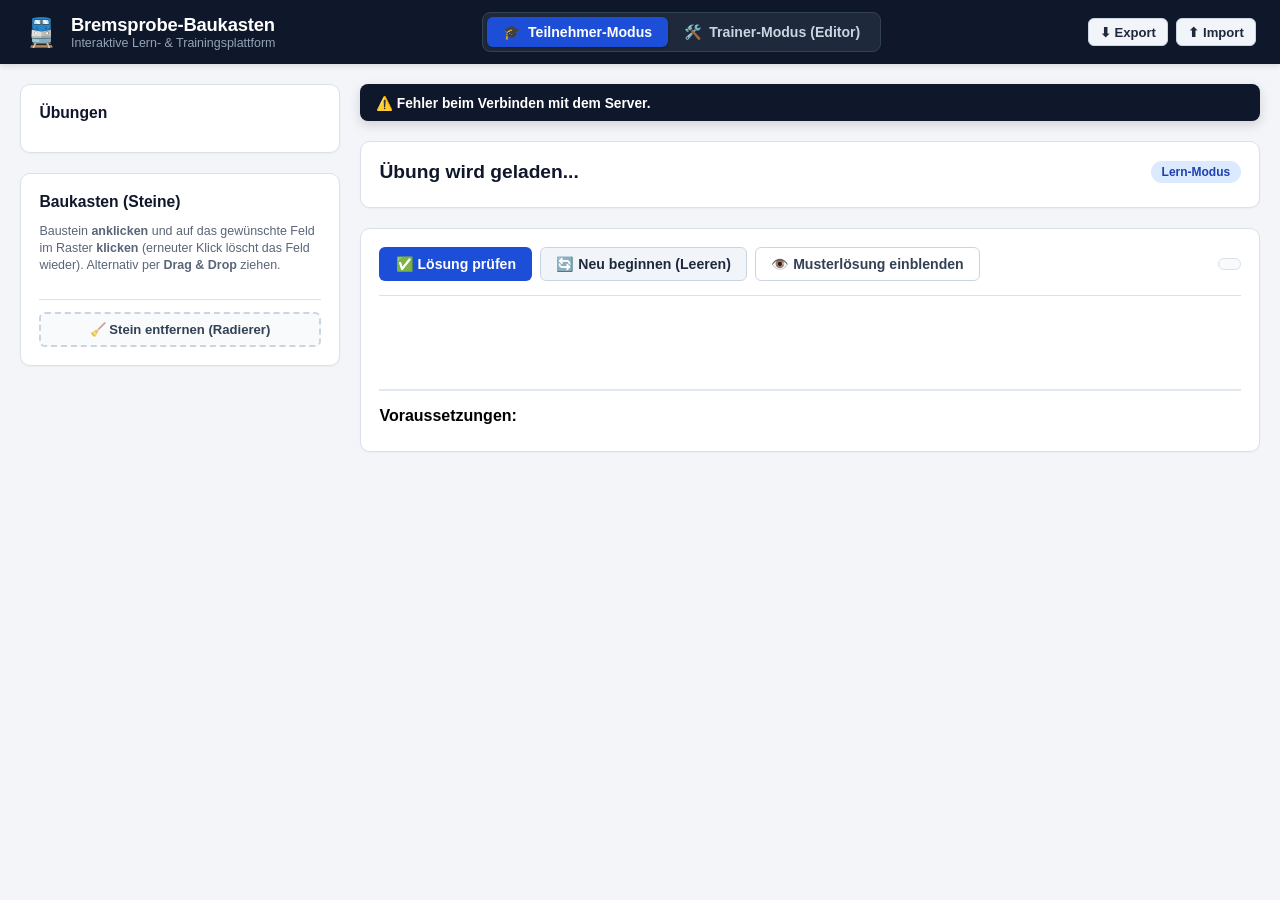
==== bremsprobe/index.html @ b7ffd38c "Add files via upload" ====
<!DOCTYPE html>
<html lang="de">
<head>
  <meta charset="UTF-8" />
  <meta name="viewport" content="width=device-width, initial-scale=1.0" />
  <title>Bremsprobe-Baukasten | Interaktive Lernplattform</title>
  <link rel="stylesheet" href="styles.css?v=4" />
</head>
<body>
  <!-- Top Header Navigation -->
  <header class="app-header">
    <div class="brand">
      <div class="brand-icon">🚆</div>
      <div>
        <h1>Bremsprobe-Baukasten</h1>
        <span class="brand-subtitle">Interaktive Lern- &amp; Trainingsplattform</span>
      </div>
    </div>

    <div class="mode-switcher" role="tablist" aria-label="Modus wechseln">
      <button id="btnModeStudent" class="mode-btn active" type="button">
        <span class="mode-icon">🎓</span>
        <span>Teilnehmer-Modus</span>
      </button>
      <button id="btnModeTrainer" class="mode-btn" type="button">
        <span class="mode-icon">🛠️</span>
        <span>Trainer-Modus (Editor)</span>
      </button>
    </div>

    <div class="header-actions">
      <button id="btnExportJson" class="btn btn-secondary btn-sm" type="button" title="Alle Übungen & Bausteine als Datei exportieren">
        ⬇ Export
      </button>
      <label class="btn btn-secondary btn-sm file-label" title="Übungen aus JSON-Datei importieren">
        ⬆ Import
        <input id="inputImportJson" type="file" accept=".json" hidden />
      </label>
    </div>
  </header>

  <!-- Main Workspace Layout -->
  <div class="app-layout">
    <!-- Left Sidebar: Exercise List & Block Palette -->
    <aside class="sidebar">
      <!-- Exercises Section -->
      <section class="panel">
        <div class="panel-header">
          <h2>Übungen</h2>
          <div id="trainerExerciseActions" class="panel-header-actions hidden">
            <button id="btnNewExercise" class="btn btn-primary btn-xs" type="button">+ Neu</button>
            <button id="btnDuplicateExercise" class="btn btn-secondary btn-xs" type="button" title="Aktuelle Übung duplizieren">Kopie</button>
          </div>
        </div>
        <div id="exerciseList" class="exercise-list"></div>
      </section>

      <!-- Building Blocks Palette -->
      <section class="panel palette-panel">
        <div class="panel-header">
          <h2>Baukasten (Steine)</h2>
          <button id="btnNewBlock" class="btn btn-secondary btn-xs hidden" type="button">+ Baustein</button>
        </div>
        <p class="palette-hint">
          Baustein <strong>anklicken</strong> und auf das gewünschte Feld im Raster <strong>klicken</strong> (erneuter Klick löscht das Feld wieder). Alternativ per <strong>Drag &amp; Drop</strong> ziehen.
        </p>

        <div id="blockPalette" class="block-palette"></div>

        <div class="palette-tools">
          <button id="btnEraserTool" class="tool-btn" type="button" title="Klicken oder über Zellen ziehen, um Steine zu entfernen (Alternativ: Rechtsklick)">
            🧹 Stein entfernen (Radierer)
          </button>
        </div>
      </section>
    </aside>

    <!-- Main Content Area -->
    <main class="main-workspace">
      <!-- Status / Toast Banner -->
      <div id="toastBanner" class="toast-banner hidden"></div>

      <!-- Exercise Header & Trainer Metadata Controls -->
      <section class="panel workspace-header-panel">
        <!-- Student View Header -->
        <div id="studentHeaderView">
          <div class="exercise-title-row">
            <h2 id="studentExerciseTitle">Übung wird geladen...</h2>
            <span id="studentModeBadge" class="badge badge-student">Lern-Modus</span>
          </div>
          <p id="studentExerciseDesc" class="exercise-description"></p>
        </div>

        <!-- Trainer View Header (Editable Title & Description) -->
        <div id="trainerHeaderView" class="hidden">
          <div class="trainer-banner">
            <div>
              <strong>🛠️ Trainer-Editor aktiv:</strong> Platzieren Sie unten im Raster die Bausteine an Ort und Stelle, um die Musterlösung für die Teilnehmer festzulegen.
            </div>
            <div class="trainer-save-group">
              <button id="btnDeleteExercise" class="btn btn-danger btn-sm" type="button">🗑️ Übung löschen</button>
              <button id="btnSaveExercise" class="btn btn-success btn-sm" type="button">💾 Übung speichern</button>
            </div>
          </div>

          <div class="form-grid">
            <div class="form-group">
              <label for="inputExerciseTitle">Titel der Übung</label>
              <input id="inputExerciseTitle" type="text" class="form-input" placeholder="z.B. Volle Bremsprobe bei Güterzügen" />
            </div>
            <div class="form-group">
              <label for="inputExerciseDesc">Aufgabenstellung / Hinweis für Teilnehmer</label>
              <input id="inputExerciseDesc" type="text" class="form-input" placeholder="Kurze Anleitung für den Teilnehmer..." />
            </div>
          </div>
        </div>
      </section>

      <!-- Interactive Diagram & Grid Area -->
      <section class="panel diagram-panel">
        <!-- Toolbar above diagram -->
        <div class="diagram-toolbar">
          <!-- Student Toolbar -->
          <div id="studentToolbar" class="toolbar-group">
            <button id="btnCheckSolution" class="btn btn-primary" type="button">
              ✅ Lösung prüfen
            </button>
            <button id="btnClearBoard" class="btn btn-secondary" type="button">
              🔄 Neu beginnen (Leeren)
            </button>
            <button id="btnShowSolution" class="btn btn-outline" type="button">
              👁️ Musterlösung einblenden
            </button>
          </div>

          <!-- Trainer Toolbar (Train & Grid Controls) -->
          <div id="trainerToolbar" class="toolbar-group hidden">
            <div class="toolbar-section">
              <span class="toolbar-label">Zugverband:</span>
              <button id="btnAddWagon" class="btn btn-secondary btn-sm" type="button">+ Wagen</button>
              <button id="btnRemoveWagon" class="btn btn-secondary btn-sm" type="button">− Wagen</button>
              <button id="btnAddTfz" class="btn btn-secondary btn-sm" type="button">+ Tfz am Ende</button>
            </div>
            <div class="toolbar-divider"></div>
            <div class="toolbar-section">
              <span class="toolbar-label">Prüfschritte (Zeilen):</span>
              <button id="btnAddRow" class="btn btn-secondary btn-sm" type="button">+ Zeile unten</button>
              <button id="btnClearTrainerGrid" class="btn btn-secondary btn-sm" type="button">🧹 Raster leeren</button>
            </div>
          </div>

          <div id="activeBrushIndicator" class="active-brush-indicator"></div>
        </div>

        <!-- Feedback Banner (shown after clicking "Lösung prüfen") -->
        <div id="checkResultBox" class="check-result-box hidden"></div>

        <!-- Trainer Hint for Vehicle & Row config -->
        <div id="trainerDiagramHint" class="trainer-diagram-hint hidden">
          💡 <strong>Tipp für Trainer:</strong> Klicken Sie oben auf ein Fahrzeug (<code>Tfz</code> oder <code>Wagen</code>), um Typ, Richtungssymbol (<code>&lt;</code>) oder eine <strong>Kuppelstelle</strong> einzustellen. Nutzen Sie links an jeder Zeile <strong>🔗</strong>, um zwei Zeilen bündig zu verbinden (z.B. <code>Z</code> direkt über <code>L</code> oder <code>B</code>), und <strong>➔ Alle Wagen</strong>, um eine ganze Wagenreihe mit dem gewählten Stein zu füllen.
        </div>

        <!-- The Railway Brake Test Diagram Canvas -->
        <div class="diagram-scroll-container">
          <div id="diagramBoard" class="diagram-board"></div>
        </div>

        <!-- Prerequisites ("Voraussetzungen:") Section -->
        <div class="prerequisites-box">
          <div class="prerequisites-header">
            <h3>Voraussetzungen:</h3>
            <button id="btnAddPrerequisite" class="btn btn-secondary btn-xs hidden" type="button">+ Punkt hinzufügen</button>
          </div>
          <ul id="studentPrerequisitesList" class="prerequisites-list"></ul>
          <div id="trainerPrerequisitesEditor" class="prerequisites-editor hidden"></div>
        </div>
      </section>
    </main>
  </div>

  <!-- Modal: Edit Vehicle (Trainer Mode) -->
  <div id="modalVehicle" class="modal-backdrop hidden">
    <div class="modal-card">
      <div class="modal-header">
        <h3 id="modalVehicleTitle">Fahrzeug / Position bearbeiten</h3>
        <button id="btnCloseVehicleModal" class="modal-close" type="button">&times;</button>
      </div>
      <div class="modal-body">
        <div class="form-group">
          <label for="selectVehicleType">Fahrzeugtyp</label>
          <select id="selectVehicleType" class="form-input">
            <option value="tfz">Triebfahrzeug (Tfz)</option>
            <option value="wagen">Wagen (Rechteck)</option>
          </select>
        </div>
        <div class="form-group">
          <label for="inputVehicleLabel">Beschriftung im Kasten (z.B. Tfz oder leer für Standard-Wagen)</label>
          <input id="inputVehicleLabel" type="text" class="form-input" placeholder="Tfz" />
        </div>
        <div class="form-group">
          <label for="selectVehicleDirection">Symbol über dem Fahrzeug (Stromabnehmer / Führerstand)</label>
          <select id="selectVehicleDirection" class="form-input">
            <option value="none">Kein Symbol</option>
            <option value="left">&lt; (nach links geöffnet wie im Original)</option>
            <option value="right">&gt; (nach rechts geöffnet)</option>
          </select>
        </div>
        <hr class="modal-hr" />
        <div class="form-group checkbox-group">
          <label>
            <input id="checkCouplingAfter" type="checkbox" />
            <strong>Kuppelstelle rechts nach diesem Fahrzeug anzeigen</strong> (gepunktete Linie + Pfeil)
          </label>
        </div>
        <div class="form-group">
          <label for="inputCouplingLabel">Beschriftung des Pfeils</label>
          <input id="inputCouplingLabel" type="text" class="form-input" value="Kuppelstelle" />
        </div>
      </div>
      <div class="modal-footer">
        <button id="btnDeleteVehicle" class="btn btn-danger btn-sm" type="button">Fahrzeug entfernen</button>
        <div class="modal-footer-right">
          <button id="btnCancelVehicleModal" class="btn btn-secondary btn-sm" type="button">Abbrechen</button>
          <button id="btnApplyVehicleModal" class="btn btn-primary btn-sm" type="button">Übernehmen</button>
        </div>
      </div>
    </div>
  </div>

  <!-- Modal: Create / Edit Building Block (Trainer Mode) -->
  <div id="modalBlock" class="modal-backdrop hidden">
    <div class="modal-card">
      <div class="modal-header">
        <h3 id="modalBlockTitle">Baustein anpassen</h3>
        <button id="btnCloseBlockModal" class="modal-close" type="button">&times;</button>
      </div>
      <div class="modal-body">
        <div class="form-grid">
          <div class="form-group">
            <label for="inputBlockLabel">Kürzel im Baustein (für 2 Zeilen z.B. <code>D-HL</code> oder <code>D-\nHL</code>)</label>
            <input id="inputBlockLabel" type="text" class="form-input" placeholder="z.B. Z, L, B, Dh, D-HL" />
          </div>
          <div class="form-group">
            <label for="inputBlockName">Bezeichnung (in der Palette)</label>
            <input id="inputBlockName" type="text" class="form-input" placeholder="z.B. Bremszustand prüfen (B)" />
          </div>
        </div>
        <div class="form-grid">
          <div class="form-group">
            <label for="inputBlockBgColor">Hintergrundfarbe</label>
            <input id="inputBlockBgColor" type="color" class="form-input color-input" value="#6aa84f" />
          </div>
          <div class="form-group">
            <label for="inputBlockTextColor">Textfarbe</label>
            <input id="inputBlockTextColor" type="color" class="form-input color-input" value="#000000" />
          </div>
        </div>
        <div class="form-group checkbox-group">
          <label>
            <input id="checkBlockTall" type="checkbox" />
            Hoher Baustein / 2-zeilig (wie <code>D-HL</code>)
          </label>
        </div>
        <div class="form-group">
          <label for="inputBlockDesc">Kurzbeschreibung / Bedeutung</label>
          <input id="inputBlockDesc" type="text" class="form-input" placeholder="Optionale Erklärung..." />
        </div>
        <div class="block-preview-container">
          <span>Vorschau:</span>
          <div id="blockModalPreview" class="diagram-block-preview"></div>
        </div>
      </div>
      <div class="modal-footer">
        <button id="btnDeleteBlock" class="btn btn-danger btn-sm" type="button">Baustein löschen</button>
        <div class="modal-footer-right">
          <button id="btnCancelBlockModal" class="btn btn-secondary btn-sm" type="button">Abbrechen</button>
          <button id="btnSaveBlockModal" class="btn btn-primary btn-sm" type="button">Speichern</button>
        </div>
      </div>
    </div>
  </div>

  <script src="app.js?v=4"></script>
</body>
</html>
---- bremsprobe/styles.css ----
:root {
  --bg-app: #f3f5f8;
  --bg-panel: #ffffff;
  --text-main: #1a202c;
  --text-muted: #5a6578;
  --border-light: #dce1e9;
  --primary: #1d4ed8;
  --primary-hover: #1e40af;
  --success: #15803d;
  --success-bg: #dcfce7;
  --danger: #b91c1c;
  --danger-bg: #fee2e2;
  --warning: #b45309;
  --warning-bg: #fef3c7;
  --cell-width: 68px;
  --cell-height: 38px;
  --cell-tall-height: 64px;
  --coupling-width: 56px;
  --train-photo-height: 52px;
}

* {
  box-sizing: border-box;
  margin: 0;
  padding: 0;
}

body {
  font-family: -apple-system, BlinkMacSystemFont, "Segoe UI", Roboto, Helvetica, Arial, sans-serif;
  background-color: var(--bg-app);
  color: var(--text-main);
  min-height: 100vh;
  display: flex;
  flex-direction: column;
}

/* Header */
.app-header {
  background: #0f172a;
  color: #ffffff;
  padding: 0.75rem 1.5rem;
  display: flex;
  align-items: center;
  justify-content: space-between;
  gap: 1rem;
  box-shadow: 0 2px 6px rgba(0, 0, 0, 0.12);
  position: sticky;
  top: 0;
  z-index: 100;
}

.brand {
  display: flex;
  align-items: center;
  gap: 0.75rem;
}

.brand-icon {
  font-size: 1.75rem;
}

.brand h1 {
  font-size: 1.15rem;
  font-weight: 700;
  letter-spacing: -0.01em;
}

.brand-subtitle {
  font-size: 0.78rem;
  color: #94a3b8;
  display: block;
}

.mode-switcher {
  display: flex;
  background: #1e293b;
  padding: 0.25rem;
  border-radius: 8px;
  border: 1px solid #334155;
}

.mode-btn {
  background: transparent;
  color: #cbd5e1;
  border: none;
  padding: 0.45rem 1rem;
  border-radius: 6px;
  font-size: 0.88rem;
  font-weight: 600;
  cursor: pointer;
  display: flex;
  align-items: center;
  gap: 0.45rem;
  transition: all 0.15s ease;
}

.mode-btn:hover {
  color: #ffffff;
}

.mode-btn.active {
  background: var(--primary);
  color: #ffffff;
  box-shadow: 0 1px 3px rgba(0, 0, 0, 0.25);
}

.header-actions {
  display: flex;
  gap: 0.5rem;
}

/* Layout */
.app-layout {
  display: grid;
  grid-template-columns: 320px 1fr;
  gap: 1.25rem;
  padding: 1.25rem;
  max-width: 1650px;
  width: 100%;
  margin: 0 auto;
  flex: 1;
  align-items: start;
}

@media (max-width: 1024px) {
  .app-layout {
    grid-template-columns: 1fr;
  }
}

.sidebar {
  display: flex;
  flex-direction: column;
  gap: 1.25rem;
  position: sticky;
  top: 4.5rem;
}

.main-workspace {
  display: flex;
  flex-direction: column;
  gap: 1.25rem;
  min-width: 0;
}

.panel {
  background: var(--bg-panel);
  border: 1px solid var(--border-light);
  border-radius: 10px;
  padding: 1.15rem;
  box-shadow: 0 1px 2px rgba(0, 0, 0, 0.04);
}

.panel-header {
  display: flex;
  align-items: center;
  justify-content: space-between;
  margin-bottom: 0.75rem;
}

.panel-header h2 {
  font-size: 0.98rem;
  font-weight: 700;
  color: #0f172a;
}

.panel-header-actions {
  display: flex;
  gap: 0.35rem;
}

/* Buttons */
.btn {
  display: inline-flex;
  align-items: center;
  justify-content: center;
  gap: 0.35rem;
  padding: 0.5rem 0.95rem;
  font-size: 0.88rem;
  font-weight: 600;
  border-radius: 6px;
  border: 1px solid transparent;
  cursor: pointer;
  transition: all 0.15s ease;
  user-select: none;
}

.btn-sm {
  padding: 0.35rem 0.7rem;
  font-size: 0.82rem;
}

.btn-xs {
  padding: 0.2rem 0.55rem;
  font-size: 0.76rem;
}

.btn-primary {
  background: var(--primary);
  color: #ffffff;
}

.btn-primary:hover {
  background: var(--primary-hover);
}

.btn-secondary {
  background: #f1f5f9;
  color: #1e293b;
  border-color: #cbd5e1;
}

.btn-secondary:hover {
  background: #e2e8f0;
}

.btn-success {
  background: var(--success);
  color: #ffffff;
}

.btn-success:hover {
  background: #166534;
}

.btn-danger {
  background: #fee2e2;
  color: var(--danger);
  border-color: #fecaca;
}

.btn-danger:hover {
  background: #fecaca;
}

.btn-outline {
  background: transparent;
  color: #334155;
  border-color: #cbd5e1;
}

.btn-outline:hover {
  background: #f8fafc;
}

/* Exercise List */
.exercise-list {
  display: flex;
  flex-direction: column;
  gap: 0.45rem;
  max-height: 240px;
  overflow-y: auto;
}

.exercise-item {
  display: flex;
  align-items: center;
  justify-content: space-between;
  padding: 0.6rem 0.75rem;
  border-radius: 7px;
  border: 1px solid var(--border-light);
  background: #f8fafc;
  cursor: pointer;
  transition: all 0.15s ease;
  text-align: left;
  width: 100%;
}

.exercise-item:hover {
  border-color: #94a3b8;
  background: #f1f5f9;
}

.exercise-item.active {
  background: #eff6ff;
  border-color: var(--primary);
  box-shadow: inset 3px 0 0 var(--primary);
}

.exercise-item-title {
  font-size: 0.86rem;
  font-weight: 600;
  color: #0f172a;
  line-height: 1.3;
}

.exercise-status-icon {
  font-size: 0.95rem;
  flex-shrink: 0;
  margin-left: 0.5rem;
}

/* Palette */
.palette-hint {
  font-size: 0.78rem;
  color: var(--text-muted);
  margin-bottom: 0.75rem;
  line-height: 1.4;
}

.block-palette {
  display: flex;
  flex-direction: column;
  gap: 0.5rem;
}

.palette-item {
  display: flex;
  align-items: center;
  gap: 0.75rem;
  padding: 0.45rem 0.6rem;
  border: 2px solid var(--border-light);
  border-radius: 7px;
  background: #ffffff;
  cursor: grab;
  transition: all 0.12s ease;
  user-select: none;
}

.palette-item:hover {
  border-color: #94a3b8;
  background: #f8fafc;
}

.palette-item.selected {
  border-color: var(--primary);
  background: #eff6ff;
  box-shadow: 0 0 0 2px rgba(29, 78, 216, 0.15);
}

.palette-block-chip {
  width: 54px;
  min-height: 34px;
  border: 1.5px solid #000000;
  display: flex;
  align-items: center;
  justify-content: center;
  font-weight: 700;
  font-size: 1rem;
  line-height: 1.05;
  text-align: center;
  white-space: pre-line;
  flex-shrink: 0;
  font-family: Arial, Helvetica, sans-serif;
}

.palette-block-chip.tall {
  min-height: 52px;
}

.palette-item-info {
  flex: 1;
  min-width: 0;
}

.palette-item-name {
  font-size: 0.82rem;
  font-weight: 600;
  color: #1e293b;
}

.palette-item-desc {
  font-size: 0.72rem;
  color: var(--text-muted);
  white-space: nowrap;
  overflow: hidden;
  text-overflow: ellipsis;
}

.palette-edit-btn {
  background: none;
  border: none;
  cursor: pointer;
  font-size: 0.85rem;
  padding: 0.2rem 0.35rem;
  border-radius: 4px;
  opacity: 0.65;
}

.palette-edit-btn:hover {
  opacity: 1;
  background: #e2e8f0;
}

.palette-tools {
  margin-top: 0.75rem;
  padding-top: 0.75rem;
  border-top: 1px solid var(--border-light);
}

.tool-btn {
  width: 100%;
  padding: 0.5rem;
  border-radius: 6px;
  border: 2px dashed #cbd5e1;
  background: #f8fafc;
  color: #334155;
  font-size: 0.82rem;
  font-weight: 600;
  cursor: pointer;
  transition: all 0.15s ease;
}

.tool-btn:hover {
  border-color: #64748b;
  background: #f1f5f9;
}

.tool-btn.selected {
  border-style: solid;
  border-color: var(--danger);
  background: var(--danger-bg);
  color: var(--danger);
}

/* Workspace Header */
.exercise-title-row {
  display: flex;
  align-items: center;
  justify-content: space-between;
  gap: 1rem;
  margin-bottom: 0.35rem;
}

.exercise-title-row h2 {
  font-size: 1.2rem;
  color: #0f172a;
}

.exercise-description {
  font-size: 0.9rem;
  color: var(--text-muted);
  line-height: 1.45;
}

.badge {
  font-size: 0.75rem;
  font-weight: 700;
  padding: 0.25rem 0.65rem;
  border-radius: 999px;
  white-space: nowrap;
}

.badge-student {
  background: #dbeafe;
  color: #1e40af;
}

.trainer-banner {
  display: flex;
  align-items: center;
  justify-content: space-between;
  gap: 1rem;
  background: #fffbeb;
  border: 1px solid #fde68a;
  color: #92400e;
  padding: 0.65rem 0.9rem;
  border-radius: 8px;
  margin-bottom: 0.9rem;
  font-size: 0.86rem;
}

.trainer-save-group {
  display: flex;
  gap: 0.5rem;
  flex-shrink: 0;
}

.form-grid {
  display: grid;
  grid-template-columns: 1fr 1fr;
  gap: 0.85rem;
}

@media (max-width: 768px) {
  .form-grid {
    grid-template-columns: 1fr;
  }
}

.form-group {
  display: flex;
  flex-direction: column;
  gap: 0.3rem;
  margin-bottom: 0.5rem;
}

.form-group label {
  font-size: 0.78rem;
  font-weight: 600;
  color: #334155;
}

.form-input {
  padding: 0.45rem 0.65rem;
  border: 1px solid #cbd5e1;
  border-radius: 6px;
  font-size: 0.88rem;
  color: #0f172a;
}

.form-input:focus {
  outline: none;
  border-color: var(--primary);
  box-shadow: 0 0 0 2px rgba(29, 78, 216, 0.15);
}

/* Diagram Toolbar */
.diagram-toolbar {
  display: flex;
  align-items: center;
  justify-content: space-between;
  flex-wrap: wrap;
  gap: 0.75rem;
  padding-bottom: 0.9rem;
  margin-bottom: 0.9rem;
  border-bottom: 1px solid var(--border-light);
}

.toolbar-group {
  display: flex;
  align-items: center;
  flex-wrap: wrap;
  gap: 0.5rem;
}

.toolbar-section {
  display: flex;
  align-items: center;
  gap: 0.4rem;
}

.toolbar-label {
  font-size: 0.8rem;
  font-weight: 700;
  color: #475569;
  margin-right: 0.2rem;
}

.toolbar-divider {
  width: 1px;
  height: 24px;
  background: var(--border-light);
  margin: 0 0.35rem;
}

.active-brush-indicator {
  font-size: 0.8rem;
  color: #475569;
  background: #f8fafc;
  padding: 0.3rem 0.65rem;
  border-radius: 6px;
  border: 1px solid var(--border-light);
  display: flex;
  align-items: center;
  gap: 0.4rem;
}

.trainer-diagram-hint {
  font-size: 0.8rem;
  background: #f0f9ff;
  border: 1px solid #bae6fd;
  color: #0369a1;
  padding: 0.55rem 0.8rem;
  border-radius: 6px;
  margin-bottom: 1rem;
  line-height: 1.4;
}

/* Check Result Feedback */
.check-result-box {
  padding: 0.85rem 1rem;
  border-radius: 8px;
  margin-bottom: 1rem;
  font-size: 0.9rem;
  display: flex;
  align-items: center;
  justify-content: space-between;
  gap: 1rem;
}

.check-result-box.perfect {
  background: var(--success-bg);
  border: 1px solid #86efac;
  color: #14532d;
}

.check-result-box.partial {
  background: var(--warning-bg);
  border: 1px solid #fde68a;
  color: #78350f;
}

/* =========================================================
   AUTHENTIC RAILWAY BRAKE TEST DIAGRAM (Baukasten-Canvas)
   ========================================================= */
.diagram-scroll-container {
  overflow-x: auto;
  padding: 1rem 0.5rem 1.5rem 0.5rem;
  background: #ffffff;
  user-select: none;
  -webkit-user-select: none;
}

.diagram-board {
  display: inline-flex;
  flex-direction: column;
  min-width: max-content;
  user-select: none;
  font-family: Arial, Helvetica, sans-serif;
}

/* Train Header Row (Tfz + Kuppelstelle + Wagons) */
.train-header-row {
  display: flex;
  align-items: flex-end;
  margin-bottom: 18px;
}

.row-control-gutter {
  width: 118px;
  flex-shrink: 0;
  padding-right: 10px;
  display: flex;
  align-items: center;
  justify-content: flex-end;
  gap: 4px;
}

.train-vehicle-wrapper {
  display: flex;
  align-items: flex-end;
}

.vehicle-column-header {
  width: var(--cell-width);
  display: flex;
  flex-direction: column;
  align-items: center;
  position: relative;
}

/* Pantograph / Direction '<' symbol on top of Tfz */
.vehicle-top-symbol {
  height: 18px;
  font-size: 15px;
  font-weight: 400;
  line-height: 1;
  color: #000000;
  display: flex;
  align-items: center;
  justify-content: center;
  margin-bottom: 1px;
}

.vehicle-box {
  width: var(--cell-width);
  height: var(--cell-height);
  border: 1.5px solid #000000;
  background: #ffffff;
  display: flex;
  align-items: center;
  justify-content: center;
  font-weight: 700;
  font-size: 0.92rem;
  color: #000000;
  position: relative;
}

/* Merge borders of adjacent wagons when there is no coupling between them */
.train-vehicle-wrapper.contiguous-left .vehicle-box {
  border-left: none;
}

.diagram-board.trainer-mode .vehicle-box {
  cursor: pointer;
  transition: background-color 0.12s;
}

.diagram-board.trainer-mode .vehicle-box:hover {
  background-color: #eff6ff;
}

.vehicle-col-index {
  font-size: 0.65rem;
  color: #94a3b8;
  font-weight: 400;
  position: absolute;
  bottom: 2px;
  right: 3px;
  pointer-events: none;
}

/* Kuppelstelle (Dotted line + Downward Arrow + Label) */
.coupling-spacer {
  width: var(--coupling-width);
  height: var(--cell-height);
  position: relative;
  display: flex;
  align-items: center;
  justify-content: center;
}

.coupling-label-arrow {
  position: absolute;
  bottom: 16px;
  left: 50%;
  transform: translateX(-18%);
  display: flex;
  flex-direction: column;
  align-items: flex-start;
  pointer-events: none;
  white-space: nowrap;
}

.coupling-text {
  font-size: 0.92rem;
  font-weight: 700;
  color: #000000;
  margin-bottom: 2px;
  margin-left: -12px;
}

.coupling-arrow-svg {
  width: 14px;
  height: 26px;
  overflow: visible;
}

.coupling-dotted-line {
  width: 100%;
  border-bottom: 3px dotted #000000;
  margin-top: 2px;
}

/* Step Rows under the Train */
.step-row {
  display: flex;
  align-items: stretch;
  margin-bottom: 14px;
  position: relative;
  transition: margin-bottom 0.15s ease;
}

/* When a row is joined with the next row (like Z directly above L or B) */
.step-row.joined-with-next {
  margin-bottom: 0px;
}

.step-row-cells {
  display: flex;
  align-items: stretch;
}

.cell-wrapper {
  display: flex;
  align-items: stretch;
}

.cell-coupling-gap {
  width: var(--coupling-width);
  flex-shrink: 0;
}

/* Live Drag-Span Selection Preview */
.grid-cell.span-preview {
  background-color: var(--span-color, #93c5fd) !important;
  opacity: 0.85;
  outline: 2px dashed #1d4ed8 !important;
  outline-offset: -2px;
  z-index: 10;
  pointer-events: auto;
}

.grid-cell.span-erase-preview {
  background-color: #fee2e2 !important;
  opacity: 0.85;
  outline: 2px dashed #dc2626 !important;
  outline-offset: -2px;
  z-index: 10;
  pointer-events: auto;
}

/* Individual Drop Cell */
.grid-cell {
  width: var(--cell-width);
  min-height: var(--cell-height);
  border: 1px dashed #cbd5e1;
  background: rgba(248, 250, 252, 0.55);
  display: flex;
  align-items: center;
  justify-content: center;
  position: relative;
  cursor: pointer;
  transition: background-color 0.08s ease, border-color 0.08s ease;
  font-size: 1.05rem;
}

.grid-cell:hover,
.grid-cell.drag-over {
  background: #dbeafe;
  border-color: var(--primary);
  z-index: 2;
}

/* Placed Block inside a Cell */
.grid-cell.has-block {
  border: 1.5px solid #000000;
  font-weight: 700;
  font-size: 1.05rem;
  line-height: 1.08;
  text-align: center;
  white-space: pre-line;
  padding: 2px;
  opacity: 1 !important;
  visibility: visible !important;
}

.grid-cell.has-block.tall-block {
  min-height: var(--cell-tall-height);
}

/* Merge adjacent placed block borders horizontally like in the original diagram */
.cell-wrapper.contiguous-block-left .grid-cell.has-block {
  border-left: none;
}

/* Merge top border when upper row is joined-with-next and both have blocks */
.step-row.joined-from-prev .grid-cell.has-block.has-block-above {
  border-top: none;
}

/* Validation States (shown after clicking "Lösung prüfen") */
.grid-cell.eval-correct {
  box-shadow: inset 0 0 0 2px #15803d;
}

.grid-cell.eval-correct::after {
  content: "✓";
  position: absolute;
  top: -7px;
  right: 1px;
  font-size: 10px;
  background: #15803d;
  color: #fff;
  width: 13px;
  height: 13px;
  border-radius: 50%;
  display: flex;
  align-items: center;
  justify-content: center;
  z-index: 5;
}

.grid-cell.eval-wrong {
  outline: 2.5px solid #dc2626;
  z-index: 4;
}

.grid-cell.eval-wrong::after {
  content: "✗";
  position: absolute;
  top: -7px;
  right: 1px;
  font-size: 10px;
  background: #dc2626;
  color: #fff;
  width: 13px;
  height: 13px;
  border-radius: 50%;
  display: flex;
  align-items: center;
  justify-content: center;
  z-index: 5;
}

.grid-cell.eval-missing {
  background: #fef3c7 !important;
  border: 2px dashed #d97706 !important;
}

.grid-cell.eval-missing::after {
  content: "?";
  font-size: 0.8rem;
  font-weight: 700;
  color: #b45309;
}

/* Row Controls on the Left Gutter */
.step-badge {
  font-size: 0.72rem;
  color: #64748b;
  font-weight: 600;
  padding: 0 4px;
}

.row-btn {
  background: #f1f5f9;
  border: 1px solid #cbd5e1;
  color: #334155;
  border-radius: 4px;
  padding: 2px 5px;
  font-size: 0.7rem;
  font-weight: 600;
  cursor: pointer;
  line-height: 1.2;
}

.row-btn:hover {
  background: #e2e8f0;
  color: #0f172a;
}

.row-btn.active-join {
  background: #dbeafe;
  border-color: var(--primary);
  color: var(--primary);
}

.row-btn-danger:hover {
  background: #fee2e2;
  border-color: #fca5a5;
  color: var(--danger);
}

/* Prerequisites ("Voraussetzungen:") Section */
.prerequisites-box {
  margin-top: 1.25rem;
  padding-top: 1rem;
  border-top: 2px solid #e2e8f0;
  font-family: Arial, Helvetica, sans-serif;
}

.prerequisites-header {
  display: flex;
  align-items: center;
  justify-content: space-between;
  margin-bottom: 0.5rem;
}

.prerequisites-header h3 {
  font-size: 1rem;
  font-weight: 700;
  color: #000000;
}

.prerequisites-list {
  list-style: none;
  padding-left: 0;
}

.prerequisites-list li {
  position: relative;
  padding-left: 1.5rem;
  margin-bottom: 0.4rem;
  font-size: 0.95rem;
  line-height: 1.45;
  color: #000000;
}

.prerequisites-list li::before {
  content: "-";
  position: absolute;
  left: 0;
  top: 0;
  font-weight: 700;
}

.prerequisites-editor {
  display: flex;
  flex-direction: column;
  gap: 0.45rem;
}

.prereq-edit-row {
  display: flex;
  gap: 0.5rem;
  align-items: center;
}

.prereq-edit-row input {
  flex: 1;
}

/* Modals */
.modal-backdrop {
  position: fixed;
  inset: 0;
  background: rgba(15, 23, 42, 0.55);
  display: flex;
  align-items: center;
  justify-content: center;
  z-index: 200;
  padding: 1rem;
}

.modal-card {
  background: #ffffff;
  border-radius: 10px;
  max-width: 500px;
  width: 100%;
  box-shadow: 0 10px 25px rgba(0, 0, 0, 0.2);
  overflow: hidden;
}

.modal-header {
  display: flex;
  align-items: center;
  justify-content: space-between;
  padding: 0.9rem 1.15rem;
  border-bottom: 1px solid var(--border-light);
}

.modal-header h3 {
  font-size: 1rem;
}

.modal-close {
  background: none;
  border: none;
  font-size: 1.4rem;
  cursor: pointer;
  color: #64748b;
}

.modal-body {
  padding: 1.15rem;
}

.modal-footer {
  padding: 0.85rem 1.15rem;
  background: #f8fafc;
  border-top: 1px solid var(--border-light);
  display: flex;
  align-items: center;
  justify-content: space-between;
}

.modal-footer-right {
  display: flex;
  gap: 0.5rem;
  margin-left: auto;
}

.modal-hr {
  border: none;
  border-top: 1px solid var(--border-light);
  margin: 0.85rem 0;
}

.checkbox-group label {
  display: flex;
  align-items: center;
  gap: 0.5rem;
  cursor: pointer;
  font-size: 0.85rem;
}

.color-input {
  height: 38px;
  padding: 2px 4px;
  cursor: pointer;
}

.block-preview-container {
  display: flex;
  align-items: center;
  gap: 1rem;
  margin-top: 0.75rem;
  padding: 0.75rem;
  background: #f8fafc;
  border-radius: 6px;
  font-size: 0.85rem;
  font-weight: 600;
}

.diagram-block-preview {
  width: var(--cell-width);
  min-height: var(--cell-height);
  border: 1.5px solid #000000;
  display: flex;
  align-items: center;
  justify-content: center;
  font-weight: 700;
  font-size: 0.92rem;
  line-height: 1.05;
  text-align: center;
  white-space: pre-line;
  font-family: Arial, Helvetica, sans-serif;
}

/* Toast */
.toast-banner {
  padding: 0.65rem 1rem;
  border-radius: 8px;
  background: #0f172a;
  color: #ffffff;
  font-size: 0.86rem;
  font-weight: 600;
  box-shadow: 0 4px 12px rgba(0, 0, 0, 0.15);
}

.hidden {
  display: none !important;
}
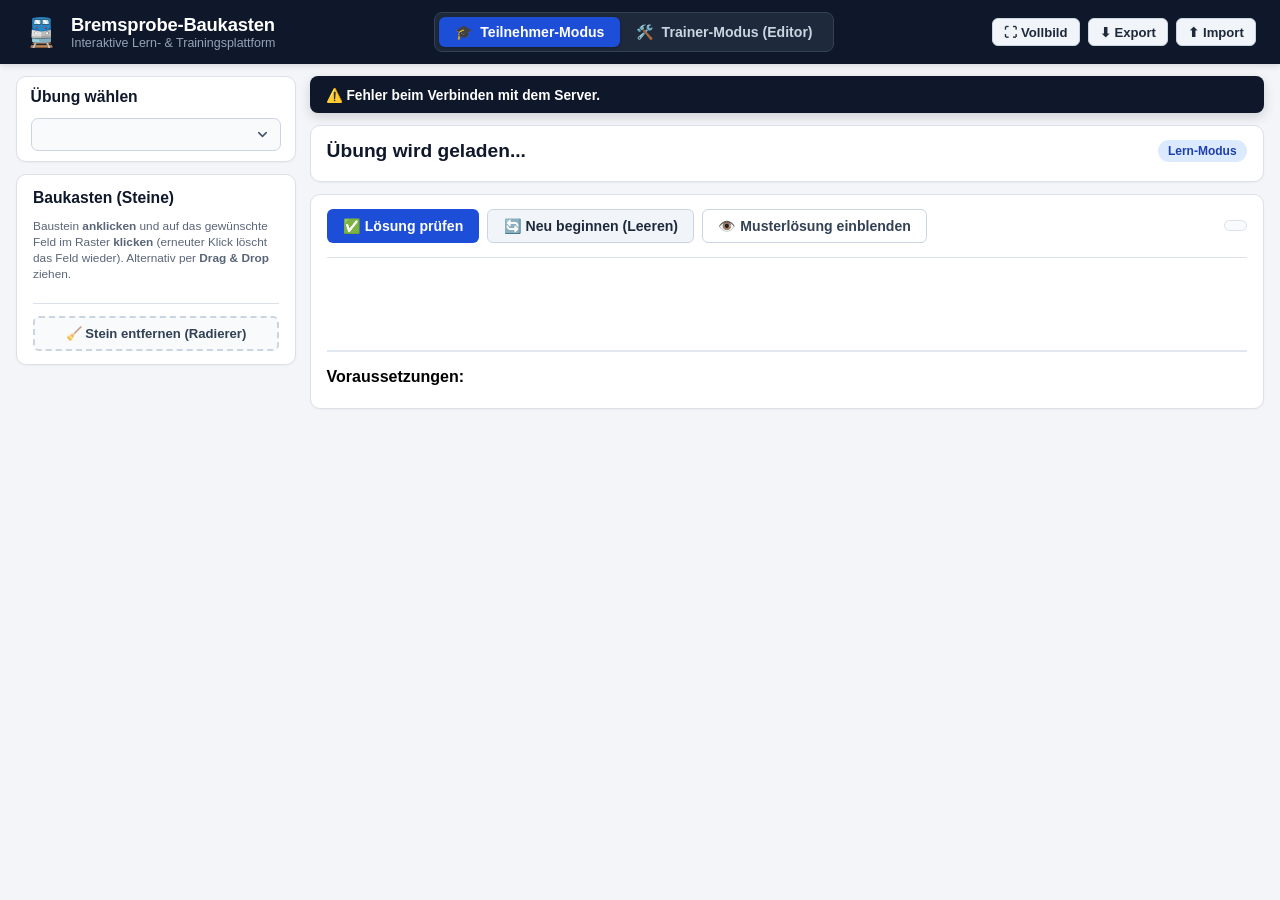
==== commit 9e4c9e7d: "Add files via upload" ====
--- a/bremsprobe/index.html
+++ b/bremsprobe/index.html
@@ -4,7 +4,7 @@
   <meta charset="UTF-8" />
   <meta name="viewport" content="width=device-width, initial-scale=1.0" />
   <title>Bremsprobe-Baukasten | Interaktive Lernplattform</title>
-  <link rel="stylesheet" href="styles.css?v=4" />
+  <link rel="stylesheet" href="styles.css?v=6" />
 </head>
 <body>
   <!-- Top Header Navigation -->
@@ -29,6 +29,9 @@
     </div>
 
     <div class="header-actions">
+      <button id="btnFsToggle" class="btn btn-secondary btn-sm" type="button" onclick="toggleLocalFs()" title="Vollbildmodus aktivieren/beenden">
+        ⛶ Vollbild
+      </button>
       <button id="btnExportJson" class="btn btn-secondary btn-sm" type="button" title="Alle Übungen & Bausteine als Datei exportieren">
         ⬇ Export
       </button>
@@ -43,16 +46,16 @@
   <div class="app-layout">
     <!-- Left Sidebar: Exercise List & Block Palette -->
     <aside class="sidebar">
-      <!-- Exercises Section -->
-      <section class="panel">
+      <!-- Exercises Section (Dropdown) -->
+      <section class="panel exercise-dropdown-panel">
         <div class="panel-header">
-          <h2>Übungen</h2>
+          <h2>Übung wählen</h2>
           <div id="trainerExerciseActions" class="panel-header-actions hidden">
             <button id="btnNewExercise" class="btn btn-primary btn-xs" type="button">+ Neu</button>
             <button id="btnDuplicateExercise" class="btn btn-secondary btn-xs" type="button" title="Aktuelle Übung duplizieren">Kopie</button>
           </div>
         </div>
-        <div id="exerciseList" class="exercise-list"></div>
+        <select id="exerciseSelect" class="exercise-select" aria-label="Übung auswählen"></select>
       </section>
 
       <!-- Building Blocks Palette -->
@@ -280,6 +283,15 @@
     </div>
   </div>
 
-  <script src="app.js?v=4"></script>
+  <script>
+    function toggleLocalFs() {
+      if (!document.fullscreenElement) {
+        document.documentElement.requestFullscreen().catch(() => {});
+      } else {
+        document.exitFullscreen().catch(() => {});
+      }
+    }
+  </script>
+  <script src="app.js?v=6"></script>
 </body>
 </html>
--- a/bremsprobe/styles.css
+++ b/bremsprobe/styles.css
@@ -112,12 +112,12 @@
 /* Layout */
 .app-layout {
   display: grid;
-  grid-template-columns: 320px 1fr;
-  gap: 1.25rem;
-  padding: 1.25rem;
-  max-width: 1650px;
+  grid-template-columns: 280px 1fr;
+  gap: 0.85rem;
+  padding: 0.75rem 1rem;
+  max-width: 100%;
   width: 100%;
-  margin: 0 auto;
+  margin: 0;
   flex: 1;
   align-items: start;
 }
@@ -131,15 +131,15 @@
 .sidebar {
   display: flex;
   flex-direction: column;
-  gap: 1.25rem;
+  gap: 0.75rem;
   position: sticky;
-  top: 4.5rem;
+  top: 3.75rem;
 }
 
 .main-workspace {
   display: flex;
   flex-direction: column;
-  gap: 1.25rem;
+  gap: 0.75rem;
   min-width: 0;
 }
 
@@ -147,7 +147,7 @@
   background: var(--bg-panel);
   border: 1px solid var(--border-light);
   border-radius: 10px;
-  padding: 1.15rem;
+  padding: 0.85rem 1rem;
   box-shadow: 0 1px 2px rgba(0, 0, 0, 0.04);
 }
 
@@ -243,72 +243,63 @@
   background: #f8fafc;
 }
 
-/* Exercise List */
-.exercise-list {
-  display: flex;
-  flex-direction: column;
-  gap: 0.45rem;
-  max-height: 240px;
-  overflow-y: auto;
-}
-
-.exercise-item {
-  display: flex;
-  align-items: center;
-  justify-content: space-between;
-  padding: 0.6rem 0.75rem;
+/* Exercise Dropdown */
+.exercise-dropdown-panel {
+  padding: 0.65rem 0.85rem;
+}
+
+.exercise-select {
+  width: 100%;
+  padding: 0.5rem 2rem 0.5rem 0.7rem;
   border-radius: 7px;
-  border: 1px solid var(--border-light);
-  background: #f8fafc;
+  border: 1.5px solid #cbd5e1;
+  background-color: #f8fafc;
+  background-image: url("data:image/svg+xml,%3Csvg xmlns='http://www.w3.org/2000/svg' width='16' height='16' viewBox='0 0 24 24' fill='none' stroke='%23475569' stroke-width='2.5' stroke-linecap='round' stroke-linejoin='round'%3E%3Cpolyline points='6 9 12 15 18 9'%3E%3C/polyline%3E%3C/svg%3E");
+  background-repeat: no-repeat;
+  background-position: right 0.65rem center;
+  background-size: 15px;
+  appearance: none;
+  -webkit-appearance: none;
+  font-family: var(--font-sans);
+  font-size: 0.85rem;
+  font-weight: 600;
+  color: #0f172a;
   cursor: pointer;
   transition: all 0.15s ease;
-  text-align: left;
-  width: 100%;
-}
-
-.exercise-item:hover {
+  text-overflow: ellipsis;
+}
+
+.exercise-select:hover {
   border-color: #94a3b8;
-  background: #f1f5f9;
-}
-
-.exercise-item.active {
-  background: #eff6ff;
+  background-color: #f1f5f9;
+}
+
+.exercise-select:focus {
+  outline: none;
   border-color: var(--primary);
-  box-shadow: inset 3px 0 0 var(--primary);
-}
-
-.exercise-item-title {
-  font-size: 0.86rem;
-  font-weight: 600;
-  color: #0f172a;
-  line-height: 1.3;
-}
-
-.exercise-status-icon {
-  font-size: 0.95rem;
-  flex-shrink: 0;
-  margin-left: 0.5rem;
+  background-color: #eff6ff;
+  box-shadow: 0 0 0 3px rgba(29, 78, 216, 0.15);
 }
 
 /* Palette */
 .palette-hint {
-  font-size: 0.78rem;
+  font-size: 0.74rem;
   color: var(--text-muted);
-  margin-bottom: 0.75rem;
-  line-height: 1.4;
+  margin-bottom: 0.5rem;
+  line-height: 1.35;
 }
 
 .block-palette {
   display: flex;
   flex-direction: column;
-  gap: 0.5rem;
+  gap: 0.35rem;
 }
 
 .palette-item {
   display: flex;
   align-items: center;
-  gap: 0.75rem;
-  padding: 0.45rem 0.6rem;
+  gap: 0.6rem;
+  padding: 0.35rem 0.5rem;
   border: 2px solid var(--border-light);
   border-radius: 7px;
   background: #ffffff;
@@ -329,14 +320,14 @@
 }
 
 .palette-block-chip {
-  width: 54px;
-  min-height: 34px;
+  width: 48px;
+  min-height: 30px;
   border: 1.5px solid #000000;
   display: flex;
   align-items: center;
   justify-content: center;
   font-weight: 700;
-  font-size: 1rem;
+  font-size: 0.92rem;
   line-height: 1.05;
   text-align: center;
   white-space: pre-line;
@@ -345,7 +336,7 @@
 }
 
 .palette-block-chip.tall {
-  min-height: 52px;
+  min-height: 44px;
 }
 
 .palette-item-info {
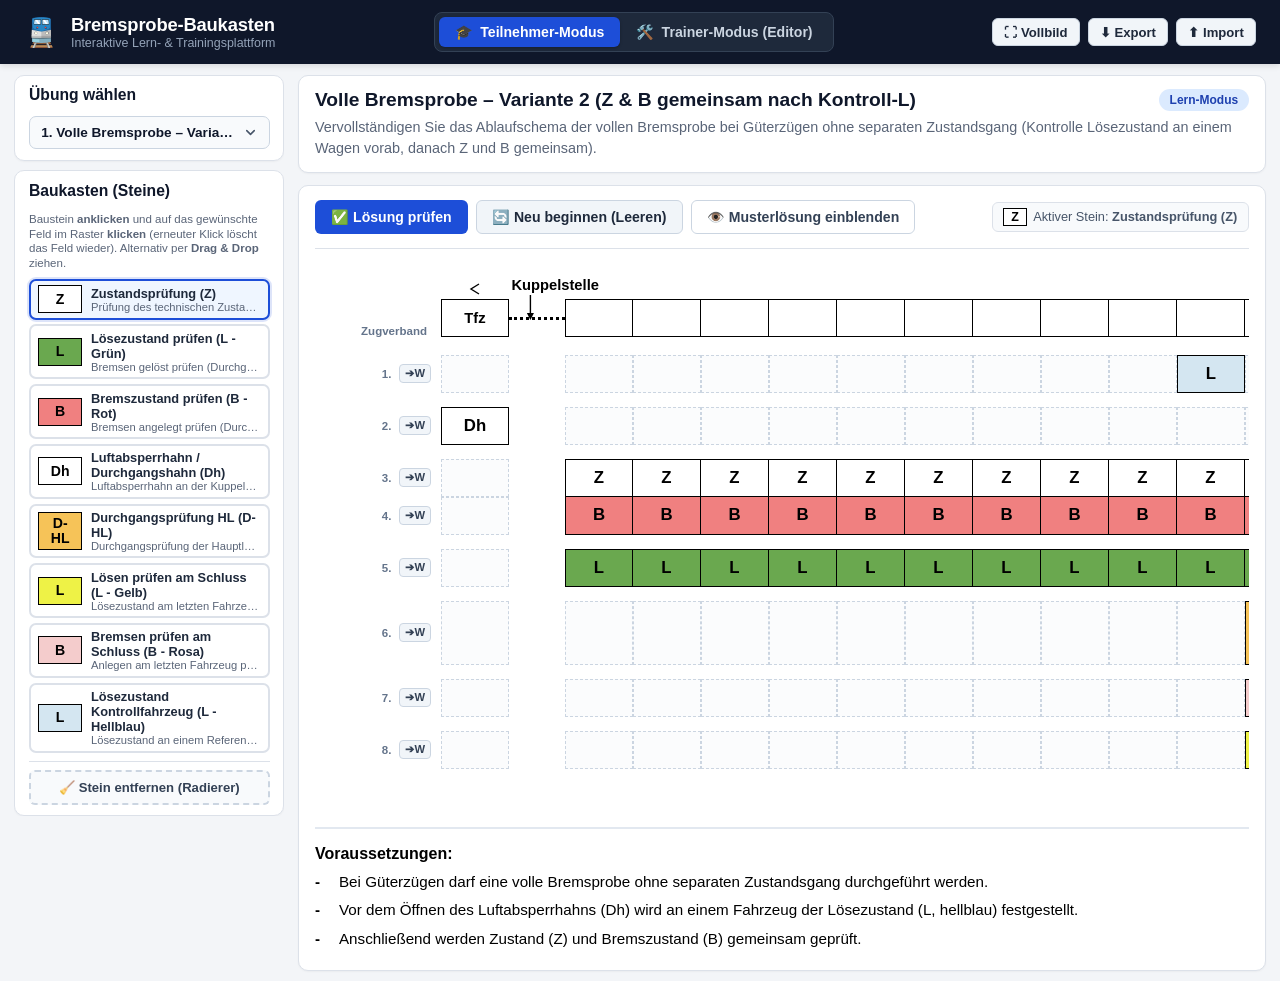
==== commit 4a47927f: "Add files via upload" ====
--- a/bremsprobe/index.html
+++ b/bremsprobe/index.html
@@ -4,7 +4,7 @@
   <meta charset="UTF-8" />
   <meta name="viewport" content="width=device-width, initial-scale=1.0" />
   <title>Bremsprobe-Baukasten | Interaktive Lernplattform</title>
-  <link rel="stylesheet" href="styles.css?v=6" />
+  <link rel="stylesheet" href="styles.css?v=10" />
 </head>
 <body>
   <!-- Top Header Navigation -->
@@ -285,13 +285,41 @@
 
   <script>
     function toggleLocalFs() {
-      if (!document.fullscreenElement) {
-        document.documentElement.requestFullscreen().catch(() => {});
+      const doc = document;
+      const parentDoc = (window.parent && window.parent !== window) ? window.parent.document : null;
+      const isFs = !!(doc.fullscreenElement || doc.webkitFullscreenElement || (parentDoc && (parentDoc.fullscreenElement || parentDoc.webkitFullscreenElement)));
+      if (!isFs) {
+        const el = doc.documentElement;
+        const rfs = el.requestFullscreen || el.webkitRequestFullscreen || el.msRequestFullscreen;
+        if (rfs) {
+          rfs.call(el).catch(() => {
+            if (window.parent && window.parent !== window && typeof window.parent.toggleClassroomFullscreen === 'function') {
+              window.parent.toggleClassroomFullscreen();
+            }
+          });
+        } else if (window.parent && window.parent !== window && typeof window.parent.toggleClassroomFullscreen === 'function') {
+          window.parent.toggleClassroomFullscreen();
+        }
       } else {
-        document.exitFullscreen().catch(() => {});
+        if (doc.fullscreenElement || doc.webkitFullscreenElement) {
+          const efs = doc.exitFullscreen || doc.webkitExitFullscreen || doc.msExitFullscreen;
+          if (efs) efs.call(doc).catch(() => {});
+        } else if (parentDoc && (parentDoc.fullscreenElement || parentDoc.webkitFullscreenElement)) {
+          const efs = parentDoc.exitFullscreen || parentDoc.webkitExitFullscreen || parentDoc.msExitFullscreen;
+          if (efs) efs.call(parentDoc).catch(() => {});
+        }
       }
     }
+    function updateLocalFsBtn() {
+      const btn = document.getElementById('btnFsToggle');
+      if (!btn) return;
+      const parentDoc = (window.parent && window.parent !== window) ? window.parent.document : null;
+      const isFs = !!(document.fullscreenElement || document.webkitFullscreenElement || (parentDoc && (parentDoc.fullscreenElement || parentDoc.webkitFullscreenElement)));
+      btn.textContent = isFs ? '⛶ Vollbild beenden' : '⛶ Vollbild';
+    }
+    document.addEventListener('fullscreenchange', updateLocalFsBtn);
+    document.addEventListener('webkitfullscreenchange', updateLocalFsBtn);
   </script>
-  <script src="app.js?v=6"></script>
+  <script src="app.js?v=10"></script>
 </body>
 </html>
--- a/bremsprobe/styles.css
+++ b/bremsprobe/styles.css
@@ -112,9 +112,9 @@
 /* Layout */
 .app-layout {
   display: grid;
-  grid-template-columns: 280px 1fr;
+  grid-template-columns: 270px 1fr;
   gap: 0.85rem;
-  padding: 0.75rem 1rem;
+  padding: 0.65rem 0.9rem;
   max-width: 100%;
   width: 100%;
   margin: 0;
@@ -122,18 +122,25 @@
   align-items: start;
 }
 
-@media (max-width: 1024px) {
+.sidebar {
+  display: flex;
+  flex-direction: column;
+  gap: 0.6rem;
+  position: sticky;
+  top: 3.6rem;
+  max-height: calc(100vh - 4.1rem);
+  overflow-y: auto;
+  min-width: 250px;
+}
+
+@media (max-width: 640px) {
   .app-layout {
     grid-template-columns: 1fr;
   }
-}
-
-.sidebar {
-  display: flex;
-  flex-direction: column;
-  gap: 0.75rem;
-  position: sticky;
-  top: 3.75rem;
+  .sidebar {
+    position: static;
+    max-height: none;
+  }
 }
 
 .main-workspace {
@@ -282,24 +289,28 @@
 }
 
 /* Palette */
+.palette-panel {
+  padding: 0.65rem 0.85rem;
+}
+
 .palette-hint {
-  font-size: 0.74rem;
+  font-size: 0.72rem;
   color: var(--text-muted);
-  margin-bottom: 0.5rem;
-  line-height: 1.35;
+  margin-bottom: 0.45rem;
+  line-height: 1.3;
 }
 
 .block-palette {
   display: flex;
   flex-direction: column;
-  gap: 0.35rem;
+  gap: 0.3rem;
 }
 
 .palette-item {
   display: flex;
   align-items: center;
-  gap: 0.6rem;
-  padding: 0.35rem 0.5rem;
+  gap: 0.55rem;
+  padding: 0.28rem 0.45rem;
   border: 2px solid var(--border-light);
   border-radius: 7px;
   background: #ffffff;
@@ -320,14 +331,14 @@
 }
 
 .palette-block-chip {
-  width: 48px;
-  min-height: 30px;
+  width: 44px;
+  min-height: 28px;
   border: 1.5px solid #000000;
   display: flex;
   align-items: center;
   justify-content: center;
   font-weight: 700;
-  font-size: 0.92rem;
+  font-size: 0.88rem;
   line-height: 1.05;
   text-align: center;
   white-space: pre-line;
@@ -336,7 +347,7 @@
 }
 
 .palette-block-chip.tall {
-  min-height: 44px;
+  min-height: 38px;
 }
 
 .palette-item-info {
@@ -345,13 +356,13 @@
 }
 
 .palette-item-name {
-  font-size: 0.82rem;
+  font-size: 0.8rem;
   font-weight: 600;
   color: #1e293b;
 }
 
 .palette-item-desc {
-  font-size: 0.72rem;
+  font-size: 0.7rem;
   color: var(--text-muted);
   white-space: nowrap;
   overflow: hidden;
@@ -374,8 +385,8 @@
 }
 
 .palette-tools {
-  margin-top: 0.75rem;
-  padding-top: 0.75rem;
+  margin-top: 0.5rem;
+  padding-top: 0.5rem;
   border-top: 1px solid var(--border-light);
 }
 
